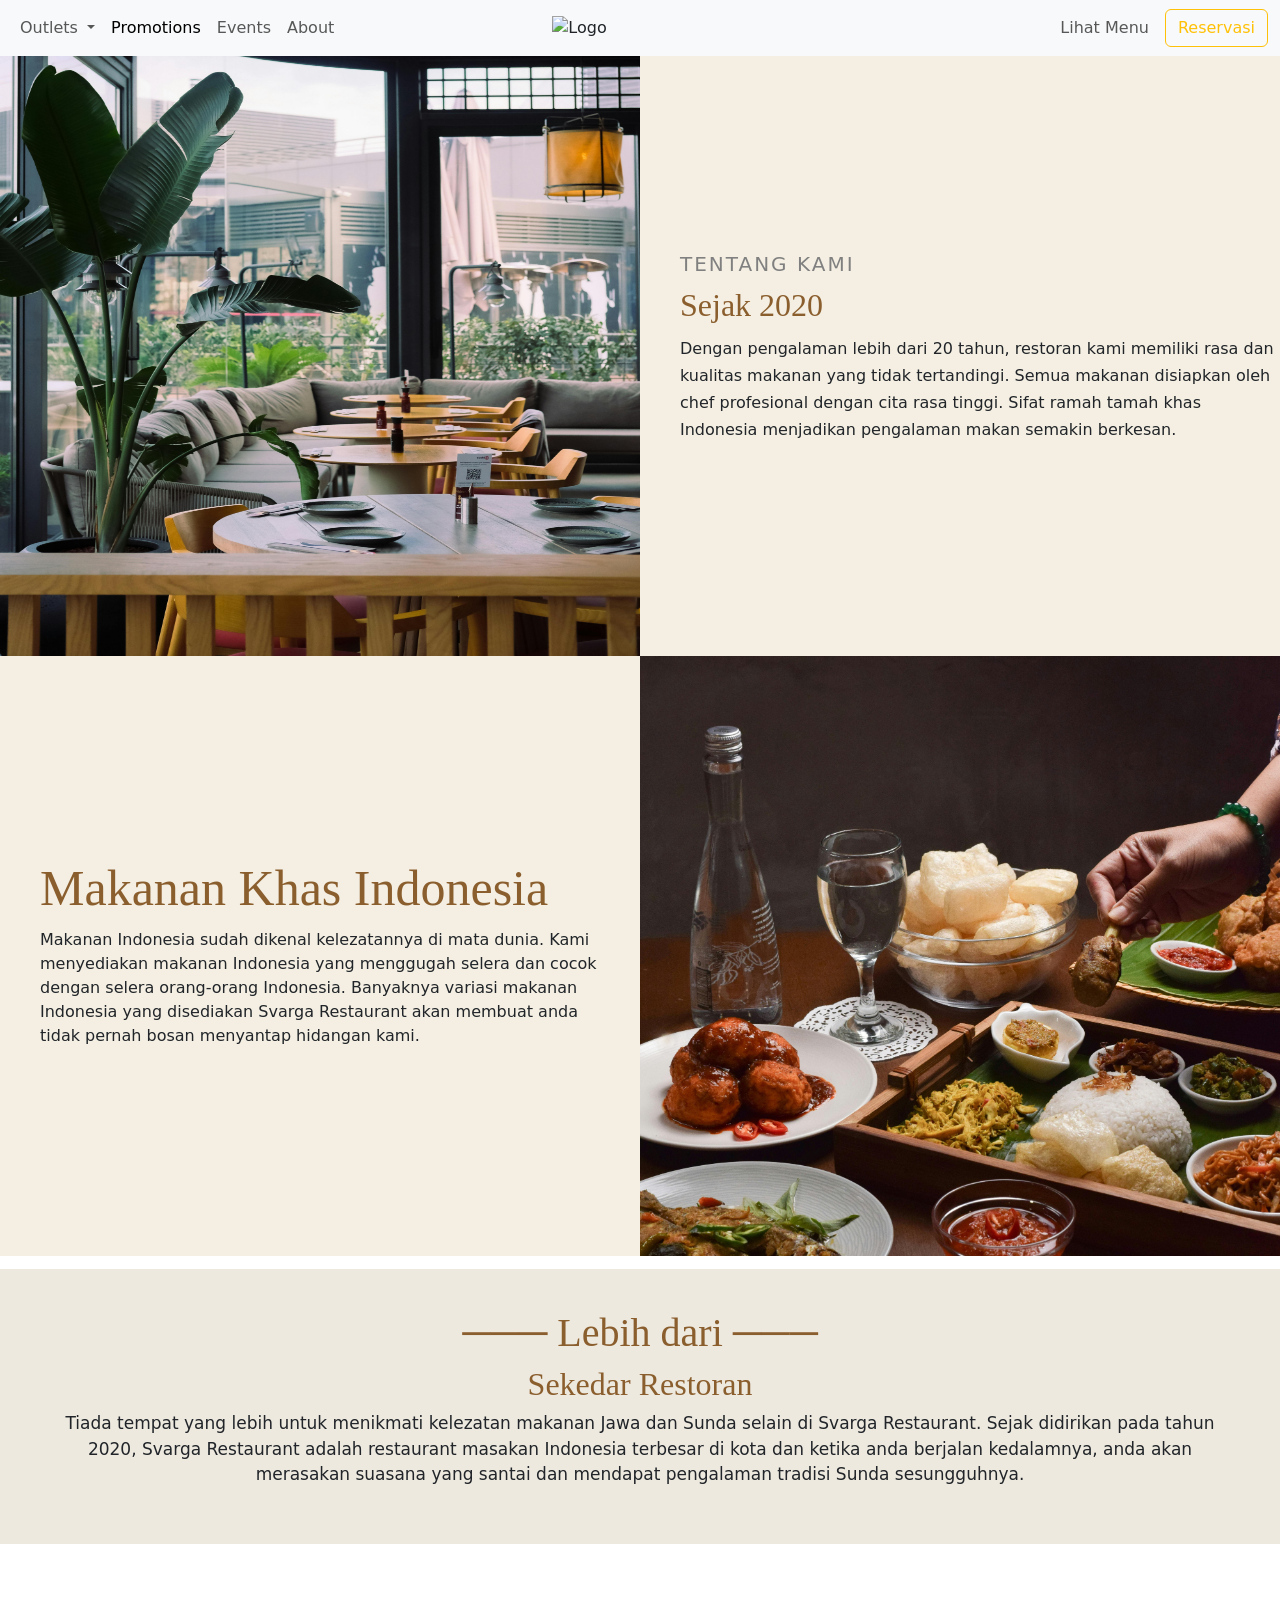
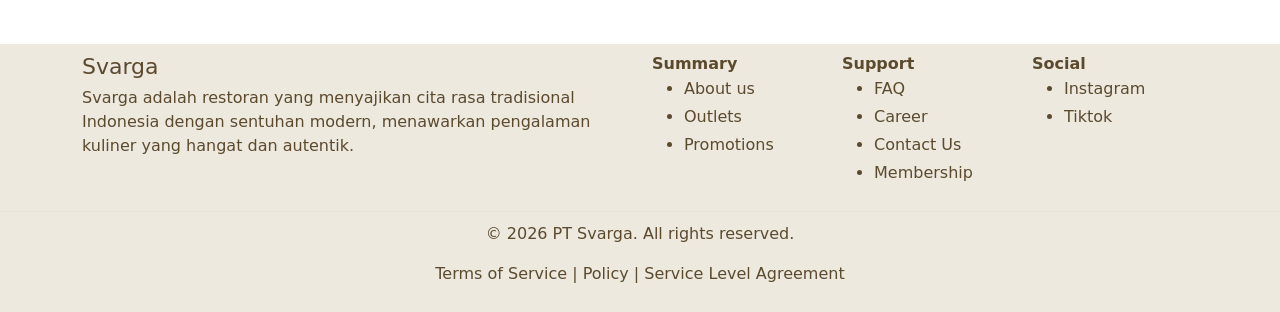
==== about.html @ 020cc25b "baru" ====
<!DOCTYPE html>
<html lang="en">
<head>
    <meta charset="UTF-8">
    <meta name="viewport" content="width=device-width, initial-scale=1.0">
    <link href="https://cdn.jsdelivr.net/npm/bootstrap@5.3.8/dist/css/bootstrap.min.css" rel="stylesheet">
    <link rel="stylesheet" href="ubah.css">
    <title>About</title>
</head>
<body>
    <nav class="navbar navbar-expand-lg bg-body-tertiary">
        <div class="container-fluid">

            <button class="navbar-toggler" type="button" data-bs-toggle="collapse" data-bs-target="#navbarNavDropdown">
                <span class="navbar-toggler-icon"></span>
            </button>

            <div class="collapse navbar-collapse" id="navbarNavDropdown">

                <ul class="navbar-nav">

                    <li class="nav-item dropdown">
                        <a class="nav-link dropdown-toggle" href="#" role="button" data-bs-toggle="dropdown">
                            Outlets
                        </a>
                        <ul class="dropdown-menu">
                            <li><span class="dropdown-item-text">Svarga Menteng</span></li>
                            <li><span class="dropdown-item-text">Svarga Bali</span></li>
                            <li><span class="dropdown-item-text">Svarga Surabaya</span></li>
                            <li><span class="dropdown-item-text">Svarga Jogja</span></li>
                        </ul>
                    </li>

                    <li class="nav-item">
                        <a class="nav-link active" href="promo.html">Promotions</a>
                    </li>

                    <li class="nav-item">
                        <a class="nav-link" href="event.html">Events</a>
                    </li>

                    <li class="nav-item">
                        <a class="nav-link" href="about.html">About</a>
                    </li>

                </ul>

                <div class="mx-auto">
                    <img src="logo.png" alt="Logo" width="80" class="d-block">
                </div>

                <ul class="navbar-nav ms-auto align-items-center">
                    <li class="nav-item">
                        <a class="nav-link" href="menu.html">Lihat Menu</a>
                    </li>

                    <li class="nav-item ms-2">
                        <button class="btn btn-outline-warning">Reservasi</button>
                    </li>
                </ul>

            </div>
        </div>
    </nav>
    <section class="about" style="background-color: #f4efe2;">
        <div class="image">
            <img src="photo/resto.jpg" alt="">
        </div>
        <div class="text">
            <h5>TENTANG KAMI</h5>
            <h2>Sejak 2020</h2>
            <p>Dengan pengalaman lebih dari 20 tahun, restoran kami memiliki rasa dan kualitas
            makanan yang tidak tertandingi. Semua makanan disiapkan oleh chef profesional
            dengan cita rasa tinggi. Sifat ramah tamah khas Indonesia menjadikan pengalaman
            makan semakin berkesan.</p>
        </div>
    </section>
    <section class="about-kanan" style="background-color: #f4efe2;">
        <div class="text-kanan">
            <h1>Makanan Khas Indonesia</h1>
            <p>Makanan Indonesia sudah dikenal kelezatannya di mata dunia. Kami menyediakan makanan Indonesia yang menggugah selera dan cocok dengan selera orang-orang Indonesia. Banyaknya variasi makanan Indonesia yang disediakan Svarga Restaurant akan membuat anda tidak pernah bosan menyantap hidangan kami.</p>
        </div>
        <div class="image-kanan">
            <img src="photo/resto1.jpg" alt="">
        </div>
    </section>
    <section class="tentang" style="background-color: #ede9df;">
        <div>
            <h1 class="text-center" style="font-family: Georgia, 'Times New Roman', Times, serif; color: #8b5e2e;">─── Lebih dari ───</h1>
            <h2 class="text-center" style="font-family: Georgia, 'Times New Roman', Times, serif; color: #8b5e2e;">Sekedar Restoran</h2>
            <p class="text-center">Tiada tempat yang lebih untuk menikmati kelezatan makanan Jawa dan Sunda selain di Svarga Restaurant. 
                Sejak didirikan pada tahun 2020, Svarga Restaurant adalah restaurant masakan Indonesia terbesar di kota dan ketika anda berjalan kedalamnya, anda akan merasakan suasana yang santai dan mendapat pengalaman tradisi Sunda sesungguhnya.</p>
        </div>
    </section>
    <footer class="footer">
    <div class="container">
        <div class="row">
            <div class="col-md-6">
                <h3 class="merk">Svarga</h3>
                <p> Svarga adalah restoran yang menyajikan cita rasa tradisional Indonesia dengan sentuhan modern, menawarkan pengalaman kuliner yang hangat dan autentik.</p>
            </div>
            <div class="col-md-6">
                <div class="row">
                    <div class="col-4">
                        <h6>Summary</h6>
                        <ul class="list">
                            <li>About us</li>
                            <li>Outlets</li>
                            <li>Promotions</li>
                        </ul>
                    </div>
                    <div class="col-4">
                        <h6>Support</h6>
                        <ul class="list">
                            <li>FAQ</li>
                            <li>Career</li>
                            <li>Contact Us</li>
                            <li>Membership</li> 
                        </ul>
                    </div>
                    <div class="col-4">
                        <h6>Social</h6>
                        <ul class="list">
                            <li>Instagram</li>
                            <li>Tiktok</li>
                        </ul>
                    </div>
                </div>
            </div>
        </div>
    </div>
    <hr>
    <div class="bawah text-center">
        <p>© 2026 PT Svarga. All rights reserved.</p>
        <p>Terms of Service | Policy | Service Level Agreement</p>
    </div>
</footer>
</body>
</html>
---- ubah.css ----
.hero-image {
  background-image: url(tumbnail.jpg); 
  min-height: 100vh; /* ganti ini */
  background-size: cover;
  background-position: center;
  position: relative;
  margin-bottom: 50px;
}

.hero-text {
  position: absolute;
  text-align: center;
  top: 50%;
  left: 50%;
    transform: translate(-50%, -50%);
  color: white;
}

<<<<<<< HEAD
.kolom-makanan{
  text-align: start;
  margin-top: 50px;
  margin-bottom: 50px;
}

.kolom-gambar img {
  width: 5500px;
  height: auto;
  margin-top: 15px;
  margin-bottom: 60px;
  margin-left: 30px; /* ini yang bikin geser ke kanan */
  border-radius: 10px;
}

.hero{
  background-image: url(tumbnail.jpg); 
  min-height: 100vh; 
  background-size: cover;
  background-position: center;
  position: relative;
  margin-bottom: 0px;
}

.reservasi{
  font-size: 60px;
  font-weight: bold;
}

.lokasi {
  display: block;
  width: 380px;          /* bikin panjang */       /* biar responsive */
  margin: 10px auto;     /* auto = tengah */
  padding: 15px;
  border-radius: 50px;   /* super tumpul */
  font-weight: bold;
  font-size: 16px;
}
=======
.promo {
  color: #5c4a2d;
  display: flex;          
  align-items: center;     
  gap: 40px;
}

.deskripsi {
  text-align: left; 
  padding-left: 30px;
}
.gambarp {
  margin-left: 200px;
  margin-top: 60px;
}

.gambarp img {
  width: 400px;
}

.card-promo {
  display: flex;
  justify-content: center;
  gap: 20px;
  flex-wrap: wrap;
  margin-top: 30px;
}

.page3 {
  color: #5c4a2d;
  background-color: #ede9df;
  margin-top: 100px;
  padding: 60px 0;
  border-top: 1px solid #d8d3c5;
  border-bottom: 1px solid #d8d3c5;
}

.page3 h1 {
  font-family: Georgia, 'Times New Roman', Times, serif;
}

.page3 p {
  font-size: 15px;
  font-family: 'Segoe UI', Tahoma, Geneva, Verdana, sans-serif;
}
.footer {
  background-color: #ede9df;
  margin-top: 100px;
  padding: 10px 0;
  color: #5c4a2d;
}

.footer .merk {
  font-size: 22px;
  margin-bottom: 6px;
}

.footer h6 {
  font-weight: bold;
  margin-bottom: 4px;
}

.footer ul li {
  margin-bottom: 4px;
}

.footer ul li:hover {
  color: #d97742;
}

.footer hr {
  margin: 10px 0;
  border-color: #d8d3c5;
}

.events .row {
  display: flex;
  align-items: flex-start; 
}

.foto {
  flex: 1;
}

.foto img {
  width: 100%;
  height: auto;
  margin-top: 2cm;
}

.teks {
  margin-top: 2cm;
  margin-left: 20px;
  flex: 1;
  text-align: left;
}

.teks h2 {
  font-family: 'Playfair Display', serif;
  font-size: 32px;
  font-weight: 500;
  color: #3e3e3e;
  margin-bottom: 20px;
}

.teks p {
  font-size: 15px;
  line-height: 1.8;
  color: #6b6b6b;
  margin-bottom: 15px;
}

.foto2 {
  flex: 1;
}

.foto2 img {
  width: 100%;
  height: auto;
  margin-top: 2cm;
}

.teks2 {
  margin-top: 2cm;
  flex: 1;
  margin-right: 20px;
  text-align: right;
}

.teks2 h2 {
  font-family: 'Playfair Display', serif;
  font-size: 32px;
  font-weight: 500;
  color: #3e3e3e;
  margin-bottom: 20px;
}

.events1 .row {
  display: flex;
  flex-direction: row-reverse;
}

.events2 .row {
  display: flex;
  align-items: flex-start; 
}

.foto3 {
  flex: 1;
}

.foto3 img {
  width: 100%;
  height: auto;
  margin-top: 2cm;
}

.teks3 {
  margin-top: 2cm;
  margin-left: 20px;
  flex: 1;
  text-align: left;
}

.teks3 h2 {
  font-family: 'Playfair Display', serif;
  font-size: 32px;
  font-weight: 500;
  margin-bottom: 20px;
}

.card-menu {
  display: flex;
  justify-content: center;
  gap: 60px;
  flex-wrap: wrap;
  margin-top: 30px;
}

.card img {
  height: 300px;        
  object-fit: cover;   
}


.about {
  display: flex;
  align-items: center;
  gap: 40px;
}

.image {
  width: 50%;
  margin-left: 0;
  
}

.image img {
  width: 100%;
  height: 600px;
  margin-left: 0%;
}

.text {
  flex: 1;
}

.text h5 {
  color: gray;
  letter-spacing: 2px;
}

.text h2 {
  font-size: 32px;
  color: #8b5e2e;
  font-family: Georgia, 'Times New Roman', Times, serif;
  margin: 10px 0;
}

.text p {
  line-height: 1.7;
}

.about-kanan {
  display: flex;
  align-items: center;
}

.text-kanan {
  width: 50%;
  padding: 40px;
}

.text-kanan h1 {
  font-size: 50px;
  color: #8b5e2e;
  font-family: Georgia, 'Times New Roman', Times, serif;
  margin: 10px 0;
}

.image-kanan {
  width: 50%;
}

.image-kanan img {
  width: 100%;
  height: 600px;
  object-fit: cover;
}

.tentang {
  padding-top: 40px;
  padding-bottom: 40px;
  margin-top: 13px;
}

.tentang p {
 justify-content: center;
 font-size: 17px;
 padding-left: 60px;
 padding-right: 60px;
}

>>>>>>> 60ed29569893a36ff968fc61480106409b87541b
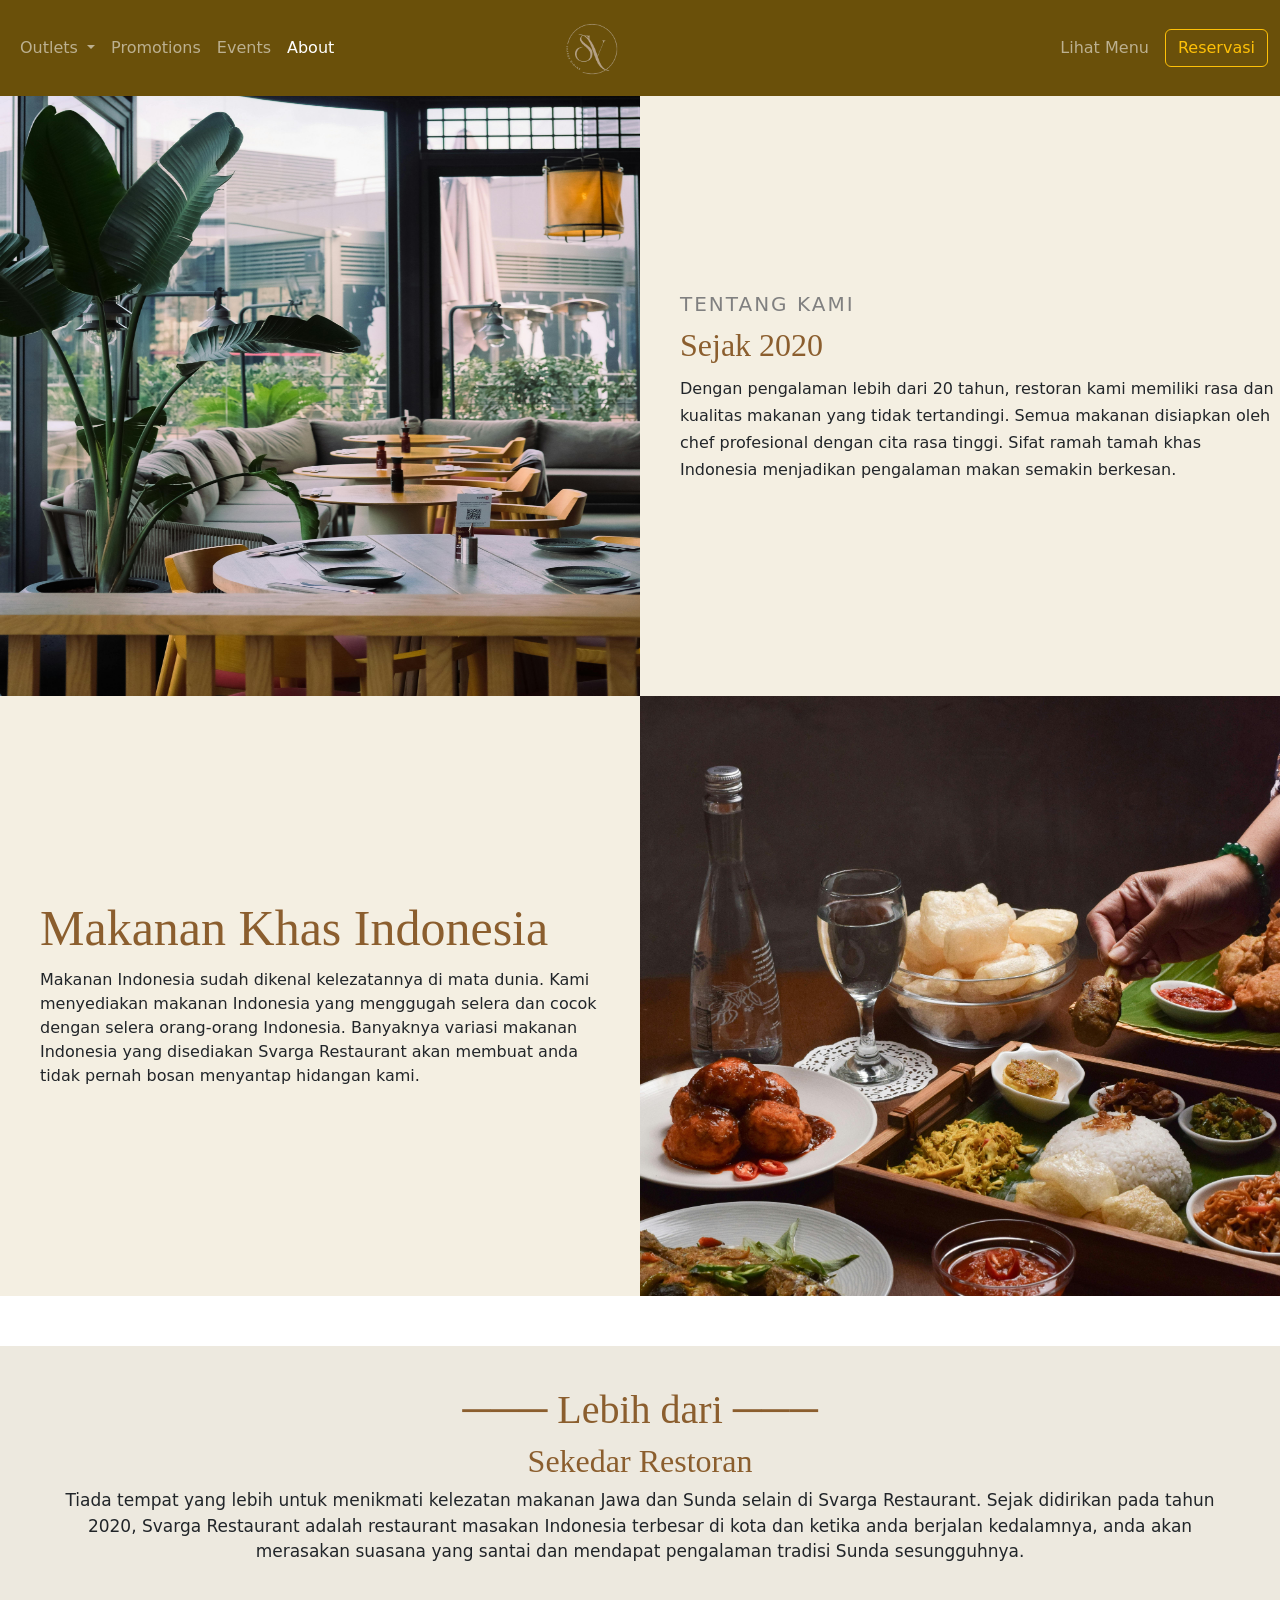
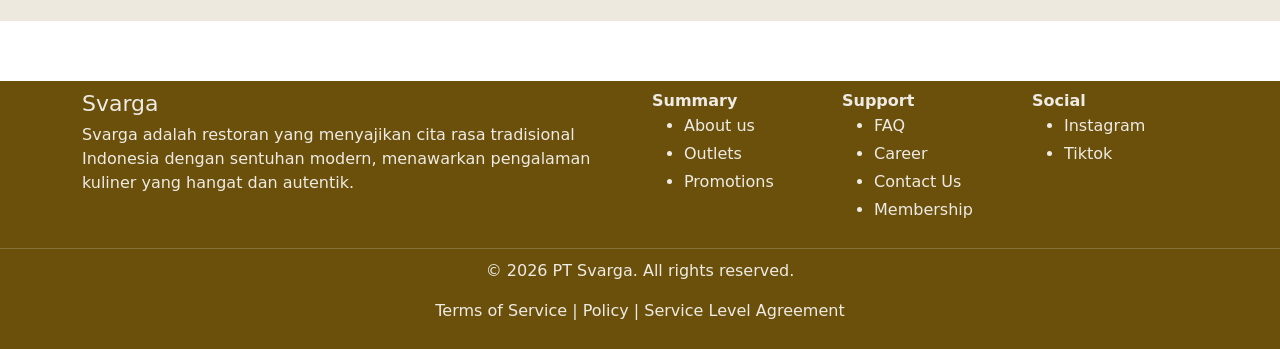
==== commit e3e90d88: "sore" ====
--- a/about.html
+++ b/about.html
@@ -8,7 +8,7 @@
     <title>About</title>
 </head>
 <body>
-    <nav class="navbar navbar-expand-lg bg-body-tertiary">
+     <nav class="navbar navbar-expand-lg navbar-dark" style="background-color: #6a500a;">
         <div class="container-fluid">
 
             <button class="navbar-toggler" type="button" data-bs-toggle="collapse" data-bs-target="#navbarNavDropdown">
@@ -32,7 +32,7 @@
                     </li>
 
                     <li class="nav-item">
-                        <a class="nav-link active" href="promo.html">Promotions</a>
+                        <a class="nav-link" href="promo.html">Promotions</a>
                     </li>
 
                     <li class="nav-item">
@@ -40,13 +40,13 @@
                     </li>
 
                     <li class="nav-item">
-                        <a class="nav-link" href="about.html">About</a>
+                        <a class="nav-link active" href="about.html">About</a>
                     </li>
 
                 </ul>
 
                 <div class="mx-auto">
-                    <img src="logo.png" alt="Logo" width="80" class="d-block">
+                    <img src="photo/logo.png" alt="Logo" width="80" class="d-block">
                 </div>
 
                 <ul class="navbar-nav ms-auto align-items-center">
--- a/ubah.css
+++ b/ubah.css
@@ -1,3 +1,7 @@
+.body{
+  font-family: 'poppins', 'sans-serif';
+}
+
 .hero-image {
   background-image: url(tumbnail.jpg); 
   min-height: 100vh; /* ganti ini */
@@ -16,7 +20,6 @@
   color: white;
 }
 
-<<<<<<< HEAD
 .kolom-makanan{
   text-align: start;
   margin-top: 50px;
@@ -48,19 +51,43 @@
 
 .lokasi {
   display: block;
-  width: 380px;          /* bikin panjang */       /* biar responsive */
-  margin: 10px auto;     /* auto = tengah */
+  width: 380px;          
+  margin: 10px auto;    
   padding: 15px;
-  border-radius: 50px;   /* super tumpul */
+  border-radius: 50px;   
   font-weight: bold;
   font-size: 16px;
 }
-=======
+
+.login{
+  display: block;
+  background-color: #d8d3c5;
+  width: 380px;          
+  margin: 45px auto;    
+  padding: 15px;
+  border-radius: 10px; 
+  font-weight: bold;
+  font-size: 16px;
+}
+
+.submit{
+  margin : 10px auto;
+  background-color: black;
+  width: 300px;
+  border-radius: 10px;
+}
+
+.proomo {
+  background-color: #ede9df;
+   padding-bottom: 6%;
+}
+
 .promo {
   color: #5c4a2d;
   display: flex;          
   align-items: center;     
   gap: 40px;
+  margin-bottom: 40px;
 }
 
 .deskripsi {
@@ -79,7 +106,7 @@
 .card-promo {
   display: flex;
   justify-content: center;
-  gap: 20px;
+  gap: 60px;
   flex-wrap: wrap;
   margin-top: 30px;
 }
@@ -87,10 +114,10 @@
 .page3 {
   color: #5c4a2d;
   background-color: #ede9df;
-  margin-top: 100px;
-  padding: 60px 0;
-  border-top: 1px solid #d8d3c5;
-  border-bottom: 1px solid #d8d3c5;
+  margin-top: 40px;
+  margin-bottom: 20px;
+  padding: 40px 0;
+  padding-bottom: 30px;
 }
 
 .page3 h1 {
@@ -102,10 +129,10 @@
   font-family: 'Segoe UI', Tahoma, Geneva, Verdana, sans-serif;
 }
 .footer {
-  background-color: #ede9df;
-  margin-top: 100px;
+  background-color: #6a500a;
+  margin-top: 60px;
   padding: 10px 0;
-  color: #5c4a2d;
+  color: #eeebe5;
 }
 
 .footer .merk {
@@ -227,6 +254,10 @@
   margin-bottom: 20px;
 }
 
+.menu  {
+  padding-bottom: 60px;
+}
+
 .card-menu {
   display: flex;
   justify-content: center;
@@ -235,6 +266,17 @@
   margin-top: 30px;
 }
 
+.card {
+    transition: 0.3s;
+    cursor: pointer;
+}
+
+.card:hover {
+    transform: translateY(-10px);
+    box-shadow: 0 10px 25px rgba(0,0,0,0.2);
+}
+
+<<<<<<< HEAD
 .card img {
   height: 300px;        
   object-fit: cover;   
@@ -309,7 +351,7 @@
 .tentang {
   padding-top: 40px;
   padding-bottom: 40px;
-  margin-top: 13px;
+  margin-top: 50px;
 }
 
 .tentang p {
@@ -320,3 +362,5 @@
 }
 
 >>>>>>> 60ed29569893a36ff968fc61480106409b87541b
+=======
+>>>>>>> 633e956c681a9b9a340500182c13a1677e5e3a21
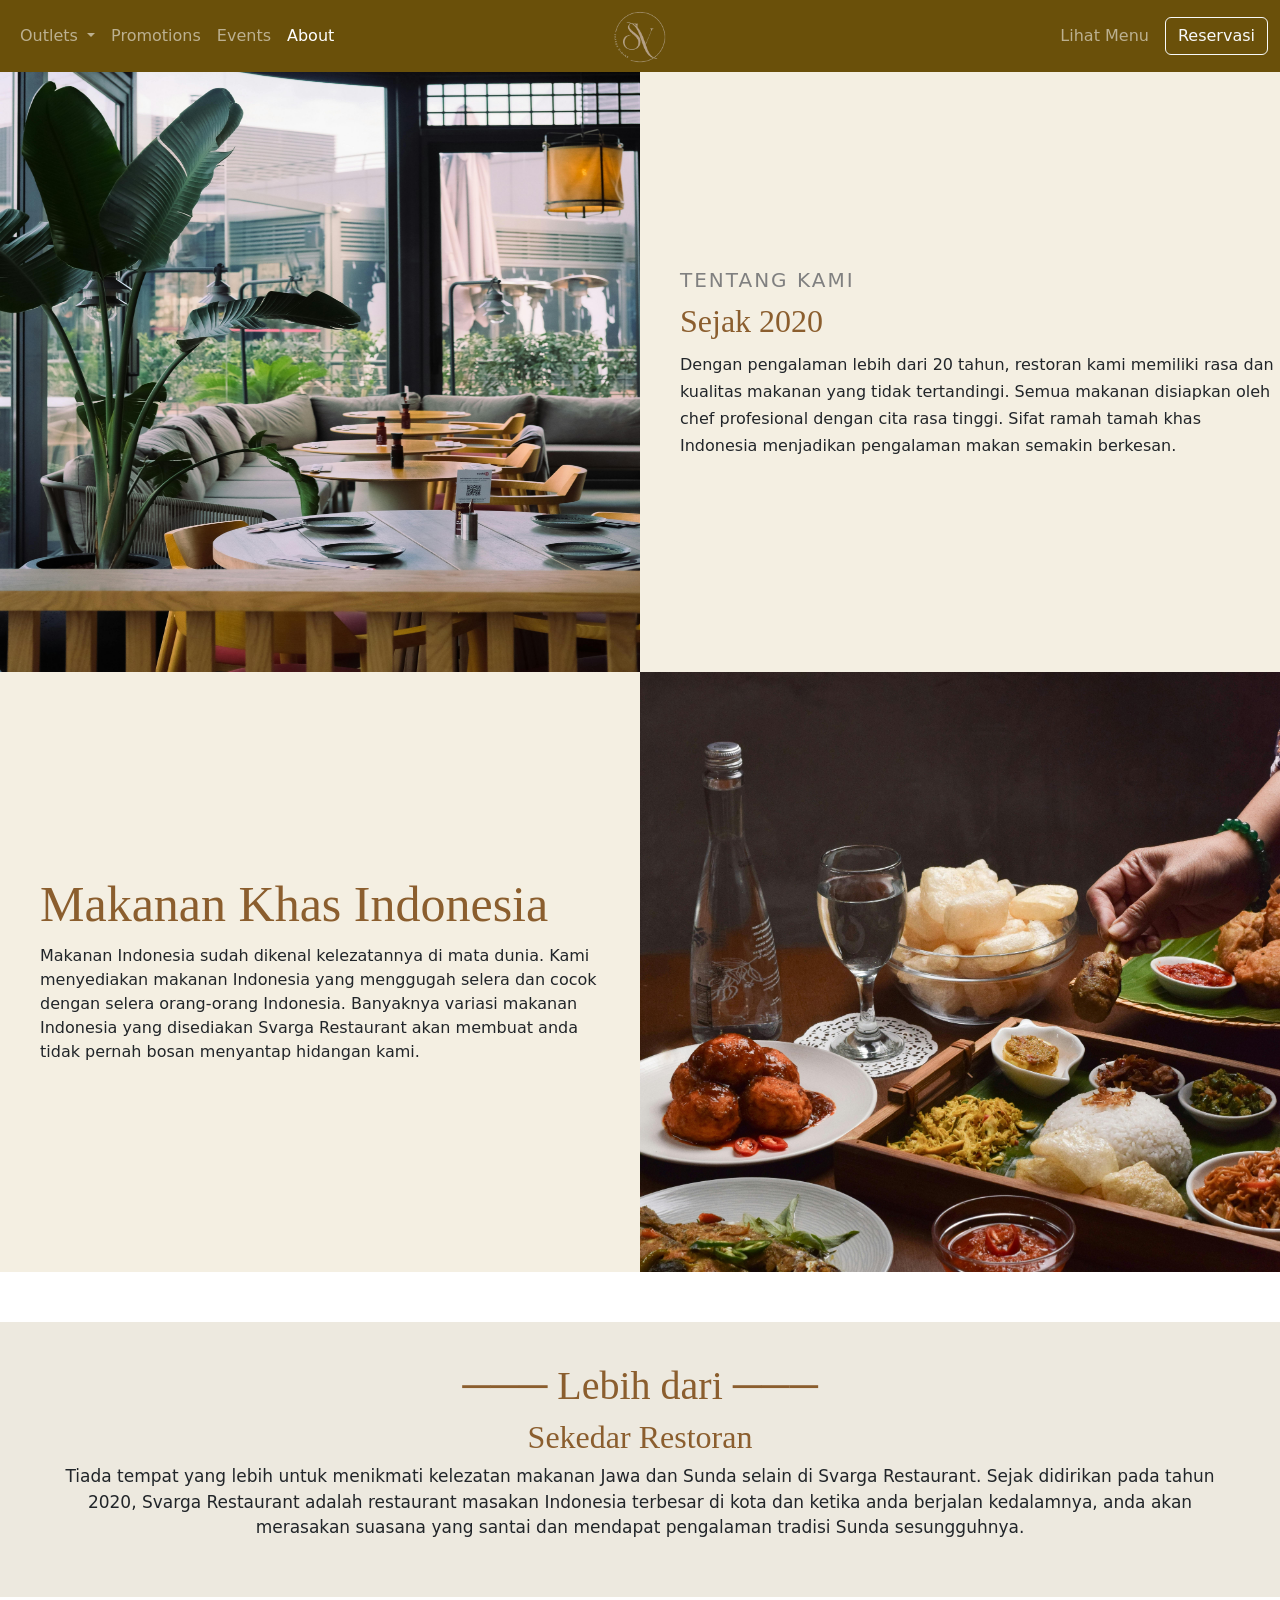
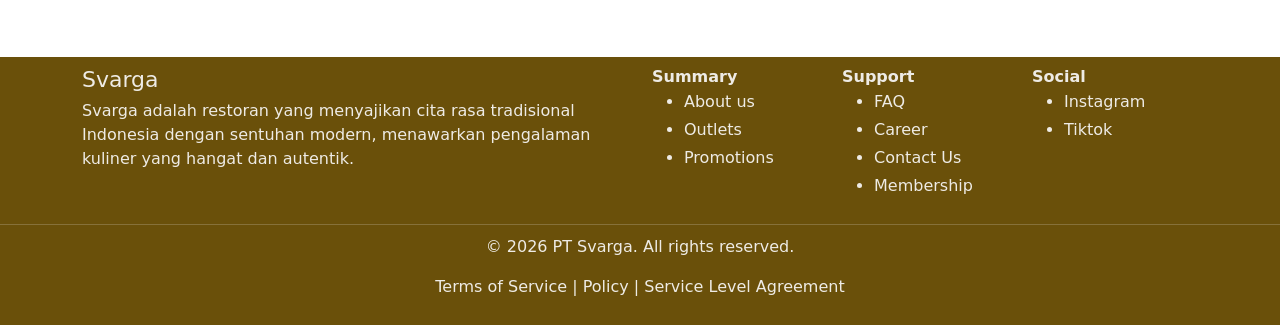
==== commit 0125f55a: "kamis" ====
--- a/about.html
+++ b/about.html
@@ -8,17 +8,13 @@
     <title>About</title>
 </head>
 <body>
-     <nav class="navbar navbar-expand-lg navbar-dark" style="background-color: #6a500a;">
+     <nav class="navbar navbar-expand-lg navbar-dark position-relative py-3" style="background-color: #6a500a;">
         <div class="container-fluid">
-
             <button class="navbar-toggler" type="button" data-bs-toggle="collapse" data-bs-target="#navbarNavDropdown">
                 <span class="navbar-toggler-icon"></span>
             </button>
-
             <div class="collapse navbar-collapse" id="navbarNavDropdown">
-
                 <ul class="navbar-nav">
-
                     <li class="nav-item dropdown">
                         <a class="nav-link dropdown-toggle" href="#" role="button" data-bs-toggle="dropdown">
                             Outlets
@@ -30,35 +26,27 @@
                             <li><span class="dropdown-item-text">Svarga Jogja</span></li>
                         </ul>
                     </li>
-
                     <li class="nav-item">
                         <a class="nav-link" href="promo.html">Promotions</a>
                     </li>
-
                     <li class="nav-item">
                         <a class="nav-link" href="event.html">Events</a>
                     </li>
-
                     <li class="nav-item">
                         <a class="nav-link active" href="about.html">About</a>
                     </li>
-
                 </ul>
-
-                <div class="mx-auto">
-                    <img src="photo/logo.png" alt="Logo" width="80" class="d-block">
+                <div class="position-absolute start-50 translate-middle-x">
+                    <img src="photo/logo.png" alt="Logo" width="80">
                 </div>
-
                 <ul class="navbar-nav ms-auto align-items-center">
                     <li class="nav-item">
                         <a class="nav-link" href="menu.html">Lihat Menu</a>
                     </li>
-
                     <li class="nav-item ms-2">
-                        <button class="btn btn-outline-warning">Reservasi</button>
+                        <a href="reservasi.html" class="btn btn-outline-light">Reservasi</a>
                     </li>
                 </ul>
-
             </div>
         </div>
     </nav>
@@ -136,4 +124,5 @@
     </div>
 </footer>
 </body>
+<script src="https://cdn.jsdelivr.net/npm/bootstrap@5.3.8/dist/js/bootstrap.bundle.min.js"></script>
 </html>
--- a/ubah.css
+++ b/ubah.css
@@ -3,7 +3,7 @@
 }
 
 .hero-image {
-  background-image: url(tumbnail.jpg); 
+  background-image: url(photo/aa.jpg); 
   min-height: 100vh; /* ganti ini */
   background-size: cover;
   background-position: center;
@@ -12,12 +12,13 @@
 }
 
 .hero-text {
+  font-family: 'Franklin Gothic Medium', 'Arial Narrow', Arial, sans-serif;
   position: absolute;
   text-align: center;
   top: 50%;
   left: 50%;
-    transform: translate(-50%, -50%);
-  color: white;
+  transform: translate(-50%, -50%);
+  color: rgb(255, 234, 76);
 }
 
 .kolom-makanan{
@@ -27,7 +28,7 @@
 }
 
 .kolom-gambar img {
-  width: 5500px;
+  width: 100%;
   height: auto;
   margin-top: 15px;
   margin-bottom: 60px;
@@ -276,13 +277,10 @@
     box-shadow: 0 10px 25px rgba(0,0,0,0.2);
 }
 
-<<<<<<< HEAD
 .card img {
   height: 300px;        
   object-fit: cover;   
 }
-
-
 .about {
   display: flex;
   align-items: center;
@@ -355,12 +353,68 @@
 }
 
 .tentang p {
- justify-content: center;
- font-size: 17px;
- padding-left: 60px;
- padding-right: 60px;
-}
-
->>>>>>> 60ed29569893a36ff968fc61480106409b87541b
-=======
->>>>>>> 633e956c681a9b9a340500182c13a1677e5e3a21
+justify-content: center;
+font-size: 17px;
+padding-left: 60px;
+padding-right: 60px;
+}
+
+.cardd {
+  margin-top: 30px;
+  border-radius: 16px;
+  border: none;
+  box-shadow: 0 10px 30px rgba(0,0,0,0.08);
+}
+
+/* HEADER */
+.card-header {
+  background: none;
+  border-bottom: none;
+  text-align: center;
+}
+
+.card-header h5 {
+  font-weight: 600;
+  margin-bottom: 5px;
+}
+
+.card-header p {
+  font-size: 14px;
+  color: #777;
+}
+
+/* ==== INPUT ==== */
+.form-control {
+  border-radius: 10px;
+  padding: 12px;
+  border: 1px solid #ddd;
+  transition: all 0.3s ease;
+}
+
+.form-control:focus {
+  border-color: #6a500a;
+  box-shadow: 0 0 0 2px rgba(106,80,10,0.15);
+}
+
+/* ==== BUTTON ==== */
+.btn-success {
+  background-color: #6a500a;
+  border: none;
+  border-radius: 10px;
+  padding: 12px;
+  font-weight: 500;
+}
+
+.btn-success:hover {
+  background-color: #4e3a07;
+}
+
+a {
+  color: #6a500a;
+  font-weight: 500;
+}
+
+.text-danger {
+  font-size: 13px;
+}
+
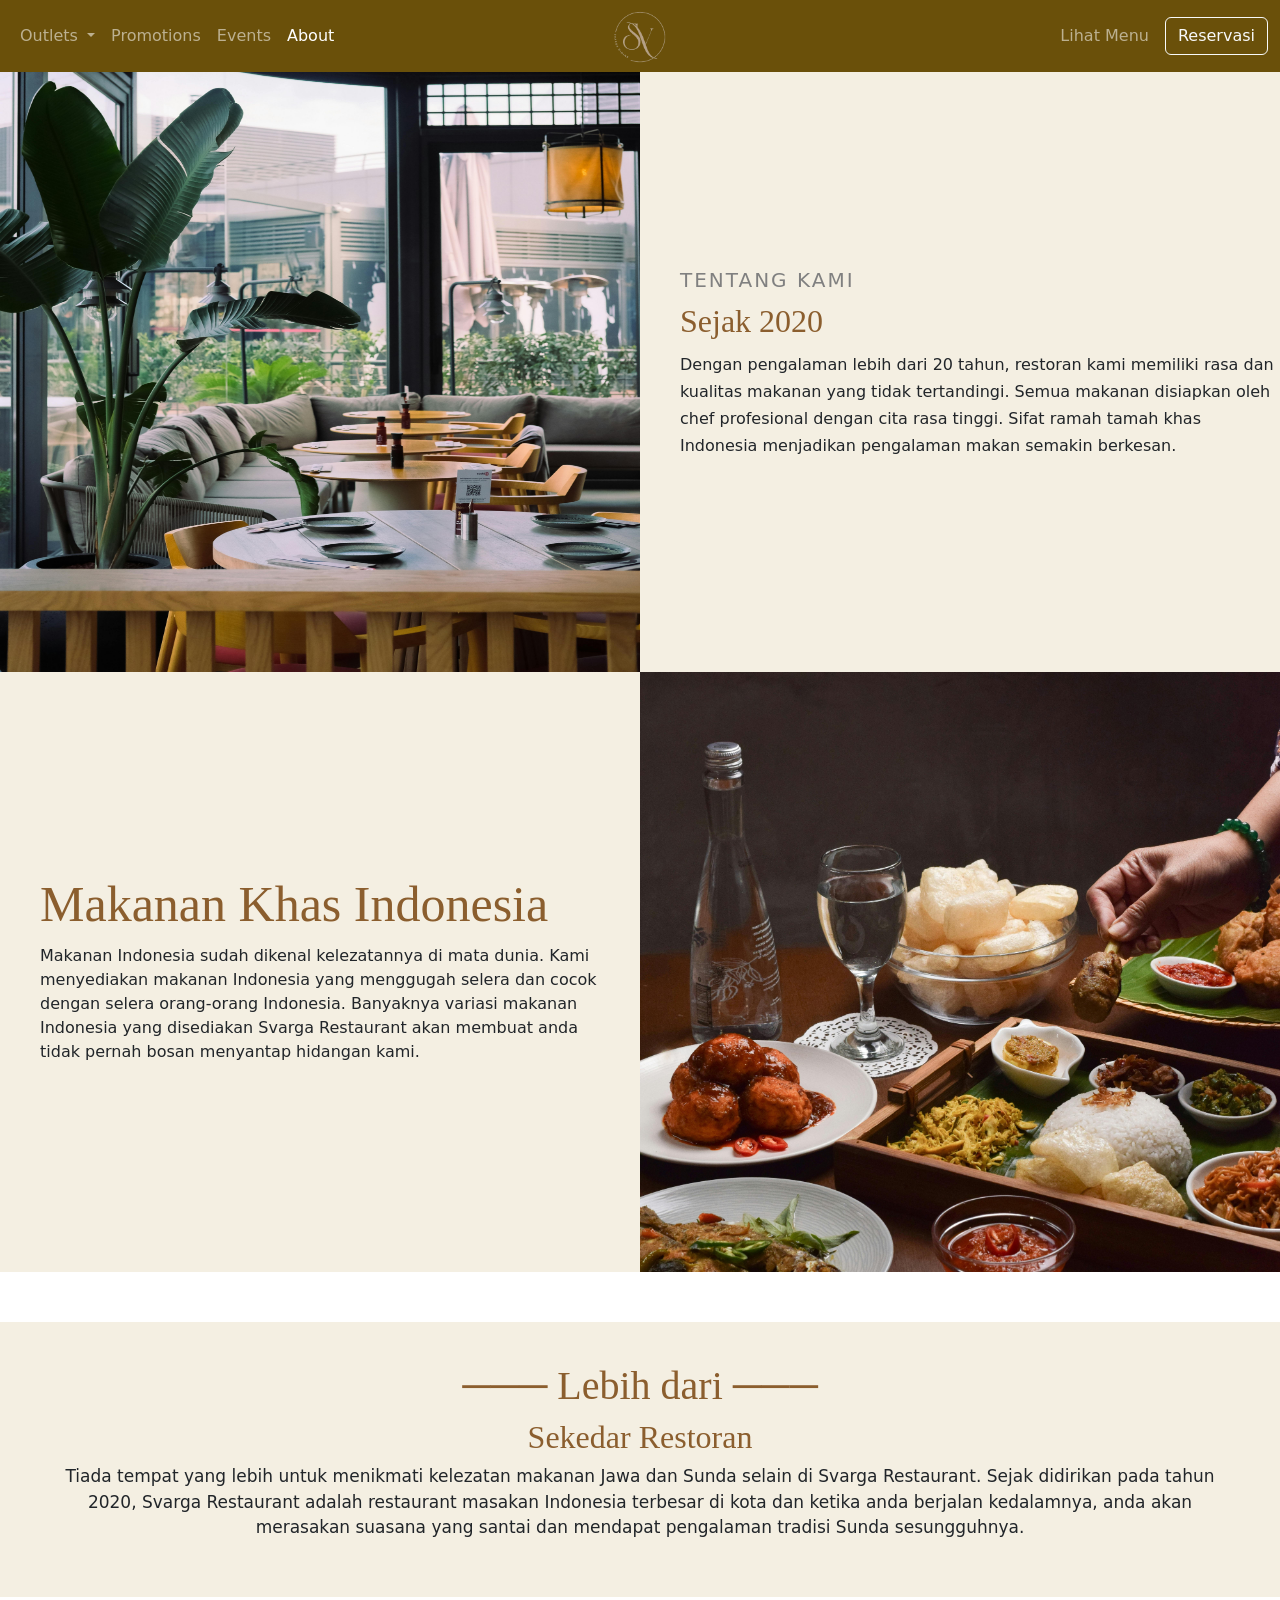
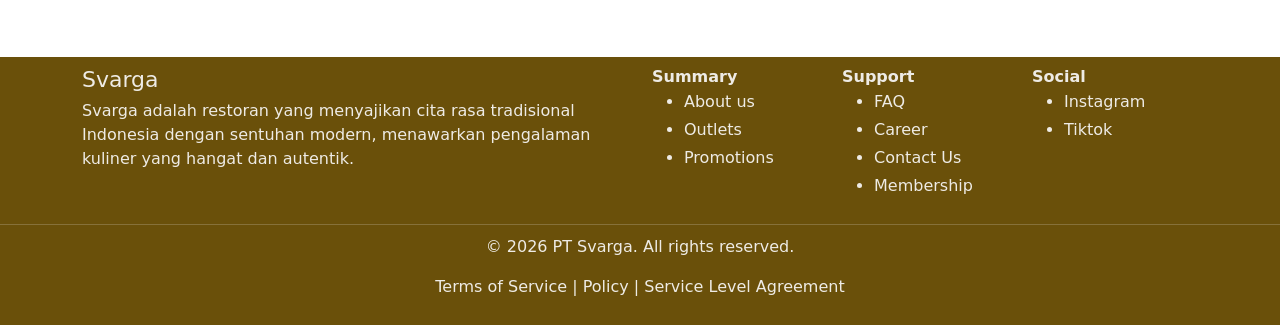
==== commit a5ea29e2: "jum" ====
--- a/about.html
+++ b/about.html
@@ -72,7 +72,7 @@
             <img src="photo/resto1.jpg" alt="">
         </div>
     </section>
-    <section class="tentang" style="background-color: #ede9df;">
+    <section class="tentang" style="background-color: #f4efe2;">
         <div>
             <h1 class="text-center" style="font-family: Georgia, 'Times New Roman', Times, serif; color: #8b5e2e;">─── Lebih dari ───</h1>
             <h2 class="text-center" style="font-family: Georgia, 'Times New Roman', Times, serif; color: #8b5e2e;">Sekedar Restoran</h2>
--- a/ubah.css
+++ b/ubah.css
@@ -3,8 +3,8 @@
 }
 
 .hero-image {
-  background-image: url(photo/aa.jpg); 
-  min-height: 100vh; /* ganti ini */
+  background-image: url(photo/thumm.jpg); 
+  min-height: 100vh; 
   background-size: cover;
   background-position: center;
   position: relative;
@@ -18,7 +18,7 @@
   top: 50%;
   left: 50%;
   transform: translate(-50%, -50%);
-  color: rgb(255, 234, 76);
+  color: rgb(255, 235, 164);
 }
 
 .kolom-makanan{
@@ -32,12 +32,12 @@
   height: auto;
   margin-top: 15px;
   margin-bottom: 60px;
-  margin-left: 30px; /* ini yang bikin geser ke kanan */
+  margin-left: 30px; 
   border-radius: 10px;
 }
 
 .hero{
-  background-image: url(tumbnail.jpg); 
+  background-image: url(photo/thumm.jpg); 
   min-height: 100vh; 
   background-size: cover;
   background-position: center;
@@ -383,7 +383,6 @@
   color: #777;
 }
 
-/* ==== INPUT ==== */
 .form-control {
   border-radius: 10px;
   padding: 12px;
@@ -396,7 +395,6 @@
   box-shadow: 0 0 0 2px rgba(106,80,10,0.15);
 }
 
-/* ==== BUTTON ==== */
 .btn-success {
   background-color: #6a500a;
   border: none;
